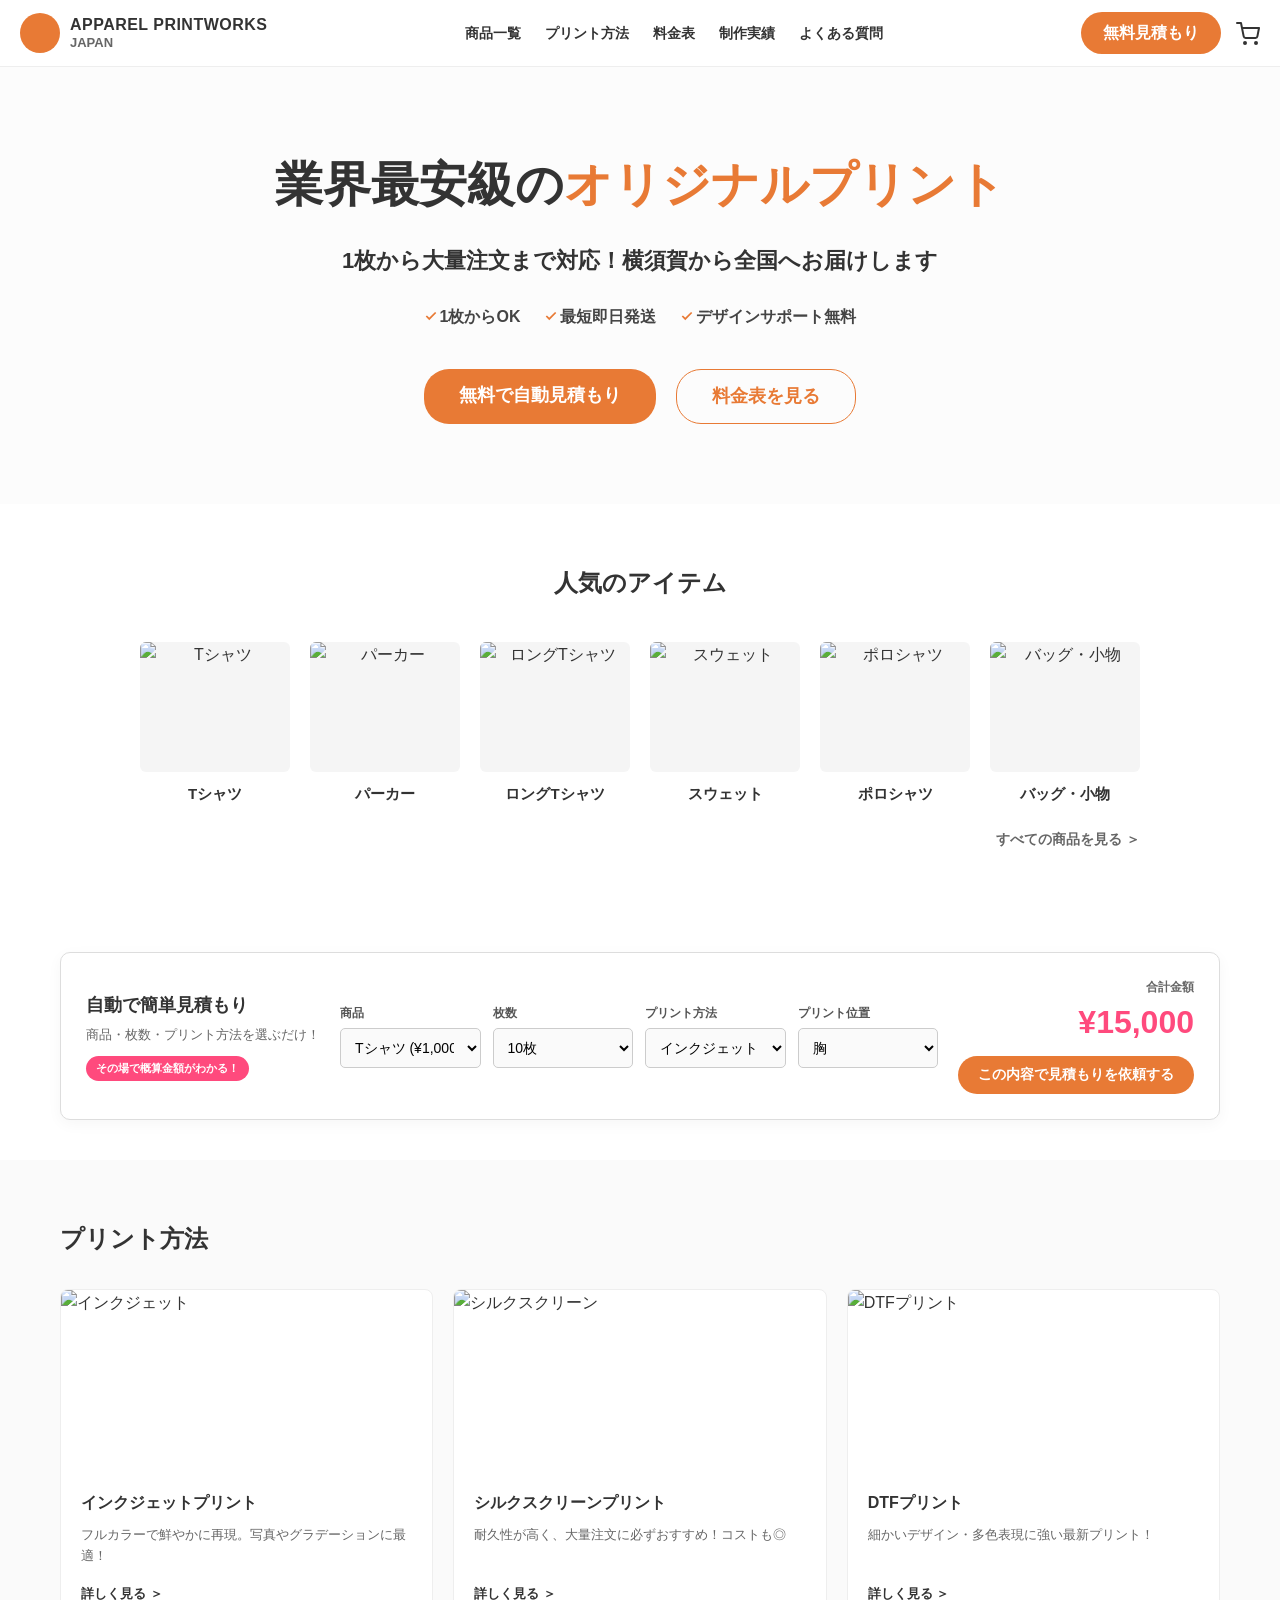
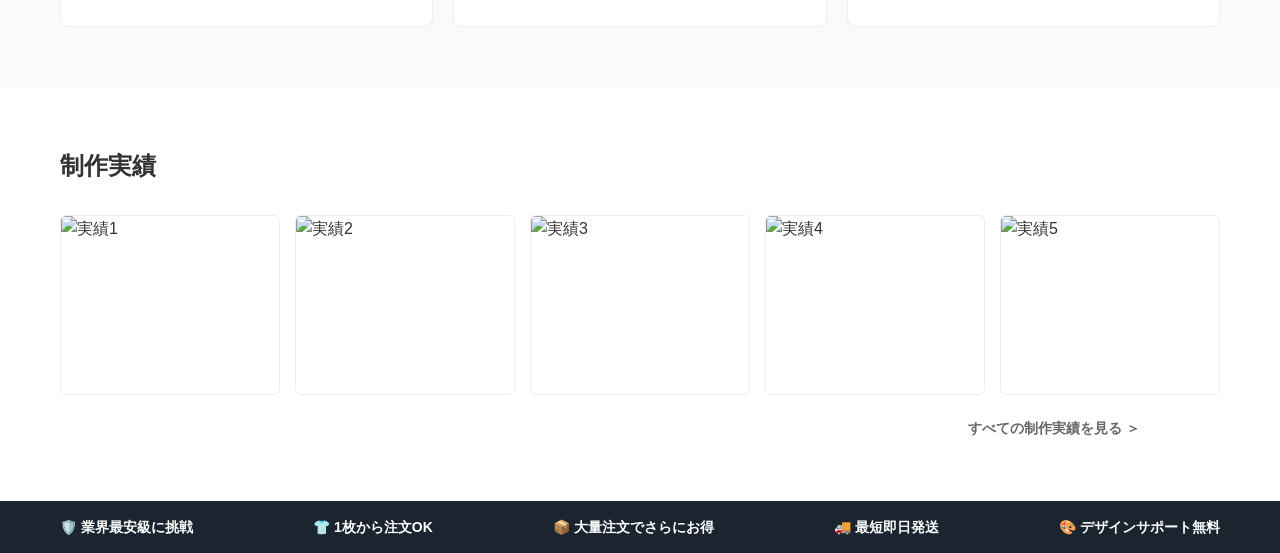
==== YokosukaPrint/index.html @ bc1383c4 "5/30 23:30" ====
<!DOCTYPE html>
<html lang="ja">
<head>
  <meta charset="UTF-8">
  <meta name="viewport" content="width=device-width, initial-scale=1.0">
  <title>APPAREL PRINTWORKS JAPAN - オリジナルプリント</title>
  <link rel="stylesheet" href="style.css">
</head>
<body>

  <header class="header">
    <div class="header-inner">
      <div class="logo">
        <div class="logo-icon-fallback"></div>
        <div class="logo-text">
          <span class="logo-main">APPAREL PRINTWORKS</span>
          <span class="logo-sub">JAPAN</span>
        </div>
      </div>
      <nav class="global-nav">
        <ul>
          <li><a href="#">商品一覧</a></li>
          <li><a href="#">プリント方法</a></li>
          <li><a href="#">料金表</a></li>
          <li><a href="#">制作実績</a></li>
          <li><a href="#">よくある質問</a></li>
        </ul>
      </nav>
      <div class="header-actions">
        <a href="#" class="btn btn-primary">無料見積もり</a>
        <a href="#" class="cart-icon">
          <svg width="24" height="24" viewBox="0 0 24 24" fill="none" stroke="currentColor" stroke-width="2" stroke-linecap="round" stroke-linejoin="round"><circle cx="9" cy="21" r="1"></circle><circle cx="20" cy="21" r="1"></circle><path d="M1 1h4l2.68 13.39a2 2 0 0 0 2 1.61h9.72a2 2 0 0 0 2-1.61L23 6H6"></path></svg>
        </a>
      </div>
    </div>
  </header>

  <section class="hero">
    <div class="hero-inner">
      <div class="hero-text">
        <h2 class="hero-title">業界最安級の<span class="text-orange">オリジナルプリント</span></h2>
        <p class="hero-sub">1枚から大量注文まで対応！横須賀から全国へお届けします</p>
        
        <ul class="features-list">
          <li>
            <svg width="14" height="14" viewBox="0 0 24 24" fill="none" stroke="#E87A35" stroke-width="3" style="margin-right: 2px;"><path d="M20 6L9 17l-5-5"></path></svg>
            1枚からOK
          </li>
          <li>
            <svg width="14" height="14" viewBox="0 0 24 24" fill="none" stroke="#E87A35" stroke-width="3" style="margin-right: 2px;"><path d="M20 6L9 17l-5-5"></path></svg>
            最短即日発送
          </li>
          <li>
            <svg width="14" height="14" viewBox="0 0 24 24" fill="none" stroke="#E87A35" stroke-width="3" style="margin-right: 2px;"><path d="M20 6L9 17l-5-5"></path></svg>
            デザインサポート無料
          </li>
        </ul>

        <div class="hero-buttons">
          <a href="#" class="btn btn-primary btn-large">無料で自動見積もり</a>
          <a href="#" class="btn btn-outline btn-large">料金表を見る</a>
        </div>
      </div>
    </div>
  </section>

  <section class="products">
    <div class="container">
      <h3 class="section-title">人気のアイテム</h3>
      
      <div class="product-grid">
        <div class="product-item">
          <div class="product-icon-wrap">
            <img src="https://images.unsplash.com/photo-1521572267360-ee0c2909d518?auto=format&fit=crop&w=200&q=80" alt="Tシャツ">
          </div>
          <p>Tシャツ</p>
        </div>
        <div class="product-item">
          <div class="product-icon-wrap">
            <img src="https://images.unsplash.com/photo-1556821840-3a63f95609a7?auto=format&fit=crop&w=200&q=80" alt="パーカー">
          </div>
          <p>パーカー</p>
        </div>
        <div class="product-item">
          <div class="product-icon-wrap">
            <img src="https://images.unsplash.com/photo-1618354691373-d851c5c3a990?auto=format&fit=crop&w=200&q=80" alt="ロングTシャツ">
          </div>
          <p>ロングTシャツ</p>
        </div>
        <div class="product-item">
          <div class="product-icon-wrap">
            <img src="https://images.unsplash.com/photo-1574164904299-3a102b110380?auto=format&fit=crop&w=200&q=80" alt="スウェット">
          </div>
          <p>スウェット</p>
        </div>
        <div class="product-item">
          <div class="product-icon-wrap">
            <img src="https://images.unsplash.com/photo-1533867617858-e7b97e060509?auto=format&fit=crop&w=200&q=80" alt="ポロシャツ">
          </div>
          <p>ポロシャツ</p>
        </div>
        <div class="product-item">
          <div class="product-icon-wrap">
            <img src="https://images.unsplash.com/photo-1544816155-12df9643f363?auto=format&fit=crop&w=200&q=80" alt="バッグ・小物">
          </div>
          <p>バッグ・小物</p>
        </div>
      </div>

      <div class="text-right-link">
        <a href="#" class="more-link">すべての商品を見る ＞</a>
      </div>
    </div>
  </section>

  <section class="estimation">
    <div class="container">
      <div class="estimation-box">
        
        <div class="est-left">
          <h3>自動で簡単見積もり</h3>
          <p>商品・枚数・プリント方法を選ぶだけ！</p>
          <div class="est-badge">その場で概算金額がわかる！</div>
        </div>

        <div class="est-center">
          <div class="form-group">
            <label>商品</label>
            <select id="product-select">
              <option value="1000">Tシャツ (¥1,000)</option>
              <option value="1500">長袖シャツ (¥1,500)</option>
              <option value="2500">パーカー (¥2,500)</option>
            </select>
          </div>

          <div class="form-group">
            <label>枚数</label>
            <select id="quantity-select">
              <option value="1">1枚</option>
              <option value="10" selected>10枚</option>
              <option value="30">30枚</option>
              <option value="50">50枚</option>
              <option value="100">100枚</option>
            </select>
          </div>

          <div class="form-group">
            <label>プリント方法</label>
            <select id="print-select">
              <option value="500">インクジェット (+¥500)</option>
              <option value="300">シルクスクリーン (+¥300)</option>
              <option value="400">DTFプリント (+¥400)</option>
            </select>
          </div>

          <div class="form-group">
            <label>プリント位置</label>
            <select id="position-select">
              <option value="0">胸</option>
              <option value="0">背中</option>
              <option value="200">両面 (+¥200)</option>
            </select>
          </div>
        </div>

        <div class="est-right">
          <div class="total-label">合計金額</div>
          <div class="total-price">¥<span id="price-result">15,000</span></div>
          <button class="btn btn-primary est-btn">この内容で見積もりを依頼する</button>
        </div>

      </div>
    </div>
  </section>

  <section class="print-methods">
    <div class="container">
      <h3 class="section-title-left">プリント方法</h3>
      <div class="method-grid">
        <div class="method-card">
          <div class="method-img">
            <img src="https://images.unsplash.com/photo-1618005182384-a83a8bd57fbe?auto=format&fit=crop&w=400&q=80" alt="インクジェット">
          </div>
          <div class="method-content">
            <h4>インクジェットプリント</h4>
            <p>フルカラーで鮮やかに再現。写真やグラデーションに最適！</p>
            <a href="#" class="card-link">詳しく見る ＞</a>
          </div>
        </div>
        <div class="method-card">
          <div class="method-img">
            <img src="https://images.unsplash.com/photo-1562157873-818bc0726f68?auto=format&fit=crop&w=400&q=80" alt="シルクスクリーン">
          </div>
          <div class="method-content">
            <h4>シルクスクリーンプリント</h4>
            <p>耐久性が高く、大量注文に必ずおすすめ！コストも◎</p>
            <a href="#" class="card-link">詳しく見る ＞</a>
          </div>
        </div>
        <div class="method-card">
          <div class="method-img">
            <img src="https://images.unsplash.com/photo-1513346204612-78cf00257008?auto=format&fit=crop&w=400&q=80" alt="DTFプリント">
          </div>
          <div class="method-content">
            <h4>DTFプリント</h4>
            <p>細かいデザイン・多色表現に強い最新プリント！</p>
            <a href="#" class="card-link">詳しく見る ＞</a>
          </div>
        </div>
      </div>
    </div>
  </section>

  <section class="gallery">
    <div class="container">
      <h3 class="section-title-left">制作実績</h3>
      <div class="gallery-grid">
        <div class="gallery-item"><img src="https://images.unsplash.com/photo-1529139574466-a303027c1d8b?auto=format&fit=crop&w=300&q=80" alt="実績1"></div>
        <div class="gallery-item"><img src="https://images.unsplash.com/photo-1523381210434-271e8be1f52b?auto=format&fit=crop&w=300&q=80" alt="実績2"></div>
        <div class="gallery-item"><img src="https://images.unsplash.com/photo-1503342217505-b0a15ec3261c?auto=format&fit=crop&w=300&q=80" alt="実績3"></div>
        <div class="gallery-item"><img src="https://images.unsplash.com/photo-1564564321837-a57b7070ac4f?auto=format&fit=crop&w=300&q=80" alt="実績4"></div>
        <div class="gallery-item"><img src="https://images.unsplash.com/photo-1539109136881-3be0616acf4b?auto=format&fit=crop&w=300&q=80" alt="実績5"></div>
      </div>
      <div class="text-right-link">
        <a href="#" class="more-link">すべての制作実績を見る ＞</a>
      </div>
    </div>
  </section>

  <div class="footer-bar">
    <div class="container footer-bar-inner">
      <div class="bar-item">🛡️ 業界最安級に挑戦</div>
      <div class="bar-item">👕 1枚から注文OK</div>
      <div class="bar-item">📦 大量注文でさらにお得</div>
      <div class="bar-item">🚚 最短即日発送</div>
      <div class="bar-item">🎨 デザインサポート無料</div>
    </div>
  </div>

  <script src="main.js"></script>
</body>
</html>
---- YokosukaPrint/style.css ----
/* 基本設定 */
* {
  margin: 0;
  padding: 0;
  box-sizing: border-box;
}
body {
  font-family: "Helvetica Neue", Arial, "Hiragino Kaku Gothic ProN", "Hiragino Sans", Meiryo, sans-serif;
  color: #333;
  line-height: 1.6;
  background-color: #fff;
}
a {
  text-decoration: none;
  color: inherit;
}
ul {
  list-style: none;
}

.container {
  max-width: 1200px;
  margin: 0 auto;
  padding: 0 20px;
}

/* ヘッダー */
.header {
  border-bottom: 1px solid #eee;
  padding: 12px 0;
  position: sticky;
  top: 0;
  background: #fff;
  z-index: 100;
}
.header-inner {
  max-width: 1280px;
  margin: 0 auto;
  display: flex;
  justify-content: space-between;
  align-items: center;
  padding: 0 20px;
}

/* ロゴエリア全体の調整 */
.logo {
  display: flex;
  align-items: center;
  gap: 10px;
}

/* 画像が読み込めないとき・まだないときの丸いダミー枠 */
.logo-icon-fallback {
  width: 40px;
  height: 40px;
  background-color: #E87A35; /* ブランドカラーのオレンジ */
  border-radius: 50%;
  display: inline-block;
}

/* 実際に画像を置く場合のサイズ設定 */
.logo-img {
  width: 40px;
  height: 40px;
  object-fit: contain;
  border-radius: 50%;
}

.logo-text {
  display: flex;
  flex-direction: column;
  line-height: 1.2;
}

.logo-main {
  font-weight: 900;
  font-size: 16px;
  letter-spacing: 0.03em;
  color: #333333; /* 確実に見える濃いグレー */
}

.logo-sub {
  font-weight: 700;
  font-size: 13px;
  color: #666666;
}

.global-nav ul {
  display: flex;
  gap: 24px;
  font-size: 14px;
  font-weight: bold;
}
.header-actions {
  display: flex;
  align-items: center;
  gap: 15px;
}
.cart-icon svg {
  vertical-align: middle;
}

/* ボタン共通 */
.btn {
  display: inline-block;
  padding: 8px 22px;
  border-radius: 25px;
  font-weight: bold;
  cursor: pointer;
  transition: 0.3s;
  text-align: center;
}
.btn-primary {
  background-color: #E87A35;
  color: #fff;
  border: none;
}
.btn-primary:hover {
  background-color: #d26524;
}
.btn-outline {
  border: 1px solid #E87A35;
  color: #E87A35;
  background: transparent;
}
.btn-outline:hover {
  background-color: #fdf3ed;
}
.btn-large {
  padding: 12px 35px;
  font-size: 18px;
}

/* ヒーローセクション（中央寄せ配置） */
.hero {
  background-color: #fcfcfc;
  padding: 80px 0;
  text-align: center;
}
.hero-inner {
  max-width: 1200px;
  margin: 0 auto;
  padding: 0 20px;
  display: flex;
  justify-content: center;
}
.hero-text {
  width: 100%;
  display: flex;
  flex-direction: column;
  align-items: center;
}
.hero-title {
  font-size: 48px;
  font-weight: 900;
  margin-bottom: 20px;
  white-space: nowrap;
}
.text-orange {
  color: #E87A35;
}
.hero-sub {
  font-size: 22px;
  font-weight: bold;
  margin-bottom: 25px;
}

/* チェックマークのフィーチャーリスト */
.features-list {
  display: flex;
  justify-content: center;
  gap: 24px;
  margin-bottom: 40px;
  font-weight: bold;
  color: #444;
}
.features-list li {
  display: flex;
  align-items: center;
}
.hero-buttons {
  display: flex;
  justify-content: center;
  gap: 20px;
}

/* 人気のアイテム */
.products {
  padding: 60px 0;
}
.section-title {
  text-align: center;
  font-size: 24px;
  margin-bottom: 40px;
  position: relative;
  font-weight: bold;
}
.product-grid {
  display: flex;
  justify-content: center;
  flex-wrap: wrap;
  gap: 20px;
}
.product-item {
  text-align: center;
  width: 150px;
}
.product-icon-wrap {
  background: #f5f5f5;
  height: 130px;
  display: flex;
  align-items: center;
  justify-content: center;
  border-radius: 6px;
  margin-bottom: 10px;
  overflow: hidden;
}
.product-icon-wrap img {
  width: 100%;
  height: 100%;
  object-fit: cover;
}
.product-item p {
  font-weight: bold;
  font-size: 15px;
}
.text-right-link {
  text-align: right;
  max-width: 1000px;
  margin: 20px auto 0;
}
.more-link {
  font-size: 14px;
  font-weight: bold;
  color: #666;
}

/* 自動見積もり */
.estimation {
  padding: 40px 0;
}
.estimation-box {
  background: #fff;
  border: 1px solid #ddd;
  border-radius: 10px;
  padding: 25px;
  display: flex;
  align-items: center;
  gap: 20px;
  box-shadow: 0 4px 15px rgba(0,0,0,0.04);
}
.est-left h3 {
  font-size: 18px;
  font-weight: bold;
  margin-bottom: 5px;
}
.est-left p {
  font-size: 13px;
  color: #666;
  margin-bottom: 8px;
}
.est-badge {
  background: #ff4a7d;
  color: #fff;
  font-size: 11px;
  padding: 4px 10px;
  border-radius: 15px;
  display: inline-block;
  font-weight: bold;
}
.est-center {
  display: flex;
  gap: 12px;
  flex: 1;
}
.form-group {
  flex: 1;
  display: flex;
  flex-direction: column;
  gap: 5px;
}
.form-group label {
  font-size: 12px;
  font-weight: bold;
  color: #555;
}
.form-group select {
  width: 100%;
  padding: 10px;
  border: 1px solid #ccc;
  border-radius: 5px;
  font-size: 14px;
  background-color: #fafafa;
}
.est-right {
  text-align: right;
}
.total-label {
  font-size: 12px;
  font-weight: bold;
  color: #666;
}
.total-price {
  font-size: 32px;
  color: #ff4a7d;
  font-weight: bold;
  margin-bottom: 8px;
}
.est-btn {
  font-size: 14px;
  padding: 10px 20px;
}

/* プリント方法 */
.print-methods {
  padding: 60px 0;
  background-color: #fafafa;
}
.section-title-left {
  font-size: 24px;
  font-weight: bold;
  margin-bottom: 30px;
}
.method-grid {
  display: flex;
  gap: 20px;
}
.method-card {
  flex: 1;
  background: #fff;
  border-radius: 8px;
  overflow: hidden;
  border: 1px solid #eee;
}
.method-img {
  height: 180px;
}
.method-img img {
  width: 100%;
  height: 100%;
  object-fit: cover;
}
.method-content {
  padding: 20px;
}
.method-content h4 {
  font-size: 16px;
  font-weight: bold;
  margin-bottom: 10px;
}
.method-content p {
  font-size: 13px;
  color: #666;
  margin-bottom: 15px;
  height: 40px;
  overflow: hidden;
}
.card-link {
  font-size: 13px;
  font-weight: bold;
  color: #333;
}

/* 制作実績 */
.gallery {
  padding: 60px 0;
}
.gallery-grid {
  display: flex;
  gap: 15px;
}
.gallery-item {
  flex: 1;
  height: 180px;
  border-radius: 6px;
  overflow: hidden;
  border: 1px solid #eee;
}
.gallery-item img {
  width: 100%;
  height: 100%;
  object-fit: cover;
}

/* フッターバー */
.footer-bar {
  background-color: #1a2530;
  color: #fff;
  padding: 15px 0;
  font-size: 14px;
  font-weight: bold;
}
.footer-bar-inner {
  display: flex;
  justify-content: space-between;
  align-items: center;
}

/* ==========================================
   スマホ対応用レスポンシブ（768px以下）
   ========================================== */
@media (max-width: 768px) {
  .global-nav {
    display: none;
  }
  .hero-title {
    font-size: 32px;
    white-space: normal;
  }
  .hero-sub {
    font-size: 18px;
  }
  .features-list {
    flex-direction: column;
    gap: 10px;
    align-items: center;
  }
  .hero-buttons {
    flex-direction: column;
    width: 100%;
    max-width: 300px;
  }
  .product-item {
    width: calc((100% - 20px) / 2);
  }
  .estimation-box {
    flex-direction: column;
    align-items: stretch;
  }
  .est-center {
    flex-direction: column;
  }
  .est-right {
    text-align: center;
    margin-top: 15px;
  }
  .method-grid, .gallery-grid, .footer-bar-inner {
    flex-direction: column;
    gap: 15px;
  }
  .method-content p {
    height: auto;
  }
}
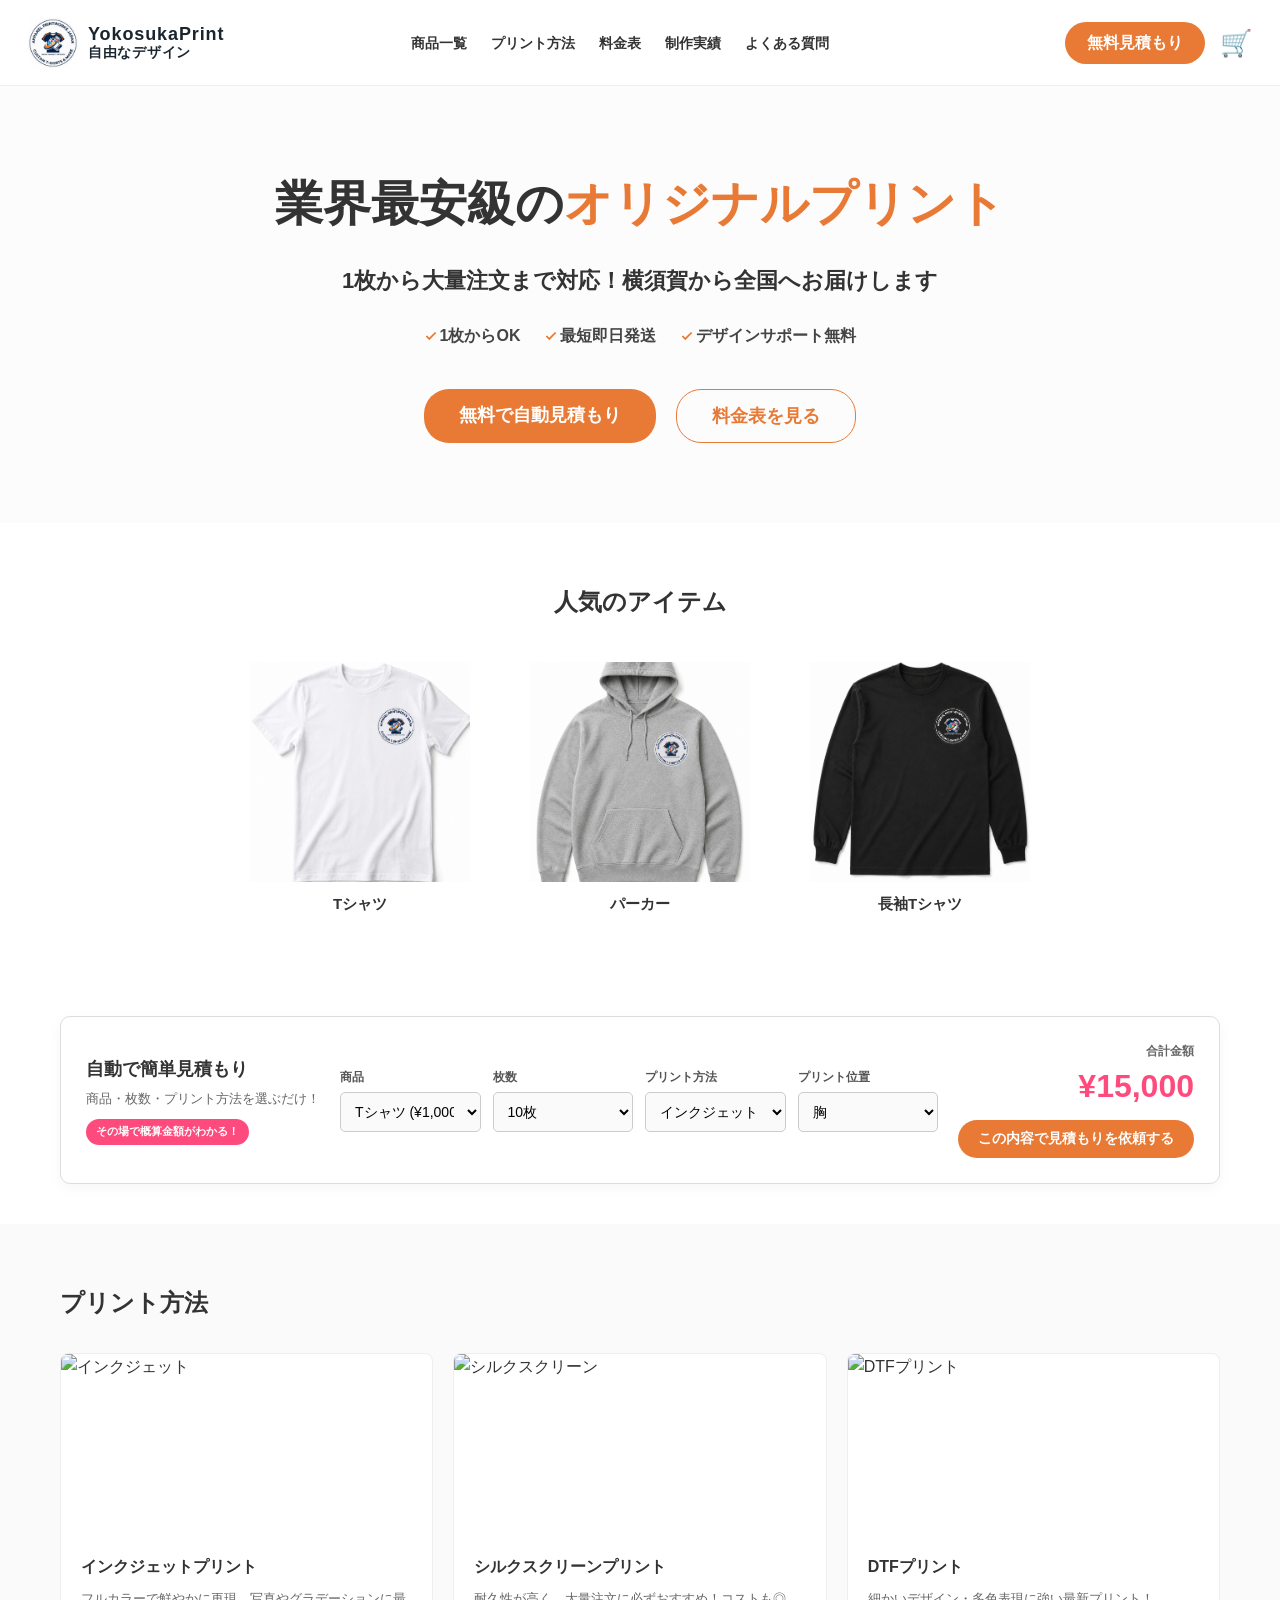
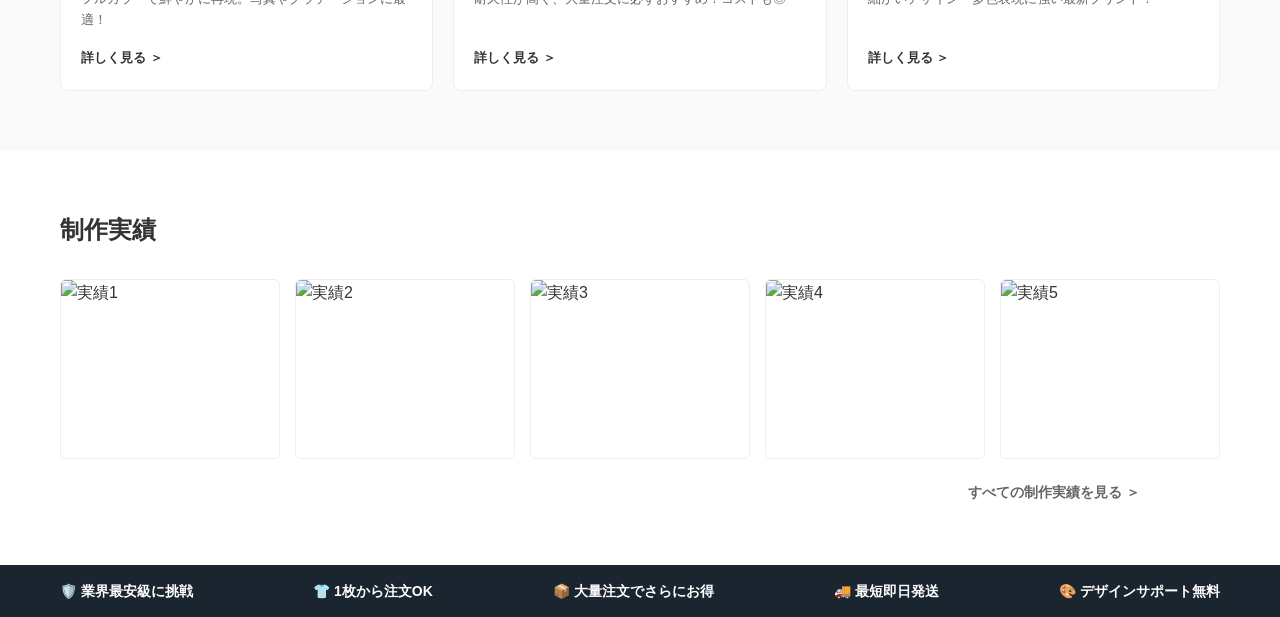
==== commit eeabc817: "531" ====
--- a/YokosukaPrint/index.html
+++ b/YokosukaPrint/index.html
@@ -3,37 +3,41 @@
 <head>
   <meta charset="UTF-8">
   <meta name="viewport" content="width=device-width, initial-scale=1.0">
-  <title>APPAREL PRINTWORKS JAPAN - オリジナルプリント</title>
+  <title>YOKOSUKA PRINT - オリジナルプリント</title>
   <link rel="stylesheet" href="style.css">
 </head>
 <body>
 
   <header class="header">
-    <div class="header-inner">
-      <div class="logo">
-        <div class="logo-icon-fallback"></div>
-        <div class="logo-text">
-          <span class="logo-main">APPAREL PRINTWORKS</span>
-          <span class="logo-sub">JAPAN</span>
-        </div>
-      </div>
-      <nav class="global-nav">
-        <ul>
-          <li><a href="#">商品一覧</a></li>
-          <li><a href="#">プリント方法</a></li>
-          <li><a href="#">料金表</a></li>
-          <li><a href="#">制作実績</a></li>
-          <li><a href="#">よくある質問</a></li>
-        </ul>
-      </nav>
-      <div class="header-actions">
-        <a href="#" class="btn btn-primary">無料見積もり</a>
-        <a href="#" class="cart-icon">
-          <svg width="24" height="24" viewBox="0 0 24 24" fill="none" stroke="currentColor" stroke-width="2" stroke-linecap="round" stroke-linejoin="round"><circle cx="9" cy="21" r="1"></circle><circle cx="20" cy="21" r="1"></circle><path d="M1 1h4l2.68 13.39a2 2 0 0 0 2 1.61h9.72a2 2 0 0 0 2-1.61L23 6H6"></path></svg>
-        </a>
-      </div>
-    </div>
-  </header>
+  <div class="header-inner">
+
+    <a href="index.html" class="logo">
+  <img src="images/LOGO.png" alt="YOKOSUKA PRINT" class="logo-img">
+
+  <div class="logo-text">
+    <span class="logo-main">YokosukaPrint</span>
+    <span class="logo-sub">自由なデザイン
+    </span>
+  </div>
+</a>
+
+    <nav class="global-nav">
+      <ul>
+        <li><a href="#">商品一覧</a></li>
+        <li><a href="#">プリント方法</a></li>
+        <li><a href="#">料金表</a></li>
+        <li><a href="#">制作実績</a></li>
+        <li><a href="#">よくある質問</a></li>
+      </ul>
+    </nav>
+
+    <div class="header-actions">
+      <a href="#" class="btn btn-primary">無料見積もり</a>
+      <a href="#" class="cart-icon">🛒</a>
+    </div>
+
+  </div>
+</header>
 
   <section class="hero">
     <div class="hero-inner">
@@ -63,55 +67,37 @@
       </div>
     </div>
   </section>
-
-  <section class="products">
-    <div class="container">
-      <h3 class="section-title">人気のアイテム</h3>
-      
-      <div class="product-grid">
-        <div class="product-item">
-          <div class="product-icon-wrap">
-            <img src="https://images.unsplash.com/photo-1521572267360-ee0c2909d518?auto=format&fit=crop&w=200&q=80" alt="Tシャツ">
-          </div>
-          <p>Tシャツ</p>
-        </div>
-        <div class="product-item">
-          <div class="product-icon-wrap">
-            <img src="https://images.unsplash.com/photo-1556821840-3a63f95609a7?auto=format&fit=crop&w=200&q=80" alt="パーカー">
-          </div>
-          <p>パーカー</p>
-        </div>
-        <div class="product-item">
-          <div class="product-icon-wrap">
-            <img src="https://images.unsplash.com/photo-1618354691373-d851c5c3a990?auto=format&fit=crop&w=200&q=80" alt="ロングTシャツ">
-          </div>
-          <p>ロングTシャツ</p>
-        </div>
-        <div class="product-item">
-          <div class="product-icon-wrap">
-            <img src="https://images.unsplash.com/photo-1574164904299-3a102b110380?auto=format&fit=crop&w=200&q=80" alt="スウェット">
-          </div>
-          <p>スウェット</p>
-        </div>
-        <div class="product-item">
-          <div class="product-icon-wrap">
-            <img src="https://images.unsplash.com/photo-1533867617858-e7b97e060509?auto=format&fit=crop&w=200&q=80" alt="ポロシャツ">
-          </div>
-          <p>ポロシャツ</p>
-        </div>
-        <div class="product-item">
-          <div class="product-icon-wrap">
-            <img src="https://images.unsplash.com/photo-1544816155-12df9643f363?auto=format&fit=crop&w=200&q=80" alt="バッグ・小物">
-          </div>
-          <p>バッグ・小物</p>
-        </div>
-      </div>
-
-      <div class="text-right-link">
-        <a href="#" class="more-link">すべての商品を見る ＞</a>
-      </div>
-    </div>
-  </section>
+<section class="products">
+  <div class="container">
+    <h3 class="section-title">人気のアイテム</h3>
+
+    <div class="product-grid">
+
+      <div class="product-item">
+        <div class="product-icon-wrap">
+          <img src="images/Tsyatsu.png" alt="Tシャツ">
+        </div>
+        <p>Tシャツ</p>
+      </div>
+
+      <div class="product-item">
+        <div class="product-icon-wrap">
+          <img src="images/parkar.png" alt="パーカー">
+        </div>
+        <p>パーカー</p>
+      </div>
+
+      <div class="product-item">
+        <div class="product-icon-wrap">
+          <img src="images/nagasode.png" alt="長袖Tシャツ">
+        </div>
+        <p>長袖Tシャツ</p>
+      </div>
+
+    </div>
+
+  </div>
+</section>
 
   <section class="estimation">
     <div class="container">
--- a/YokosukaPrint/style.css
+++ b/YokosukaPrint/style.css
@@ -26,20 +26,65 @@
 
 /* ヘッダー */
 .header {
+  width: 100%;
+  height: 86px;
   border-bottom: 1px solid #eee;
-  padding: 12px 0;
+  background: #fff;
   position: sticky;
   top: 0;
-  background: #fff;
   z-index: 100;
 }
+
 .header-inner {
   max-width: 1280px;
+  height: 86px;
   margin: 0 auto;
-  display: flex;
+  padding: 0 28px;
+  display: flex;
+  align-items: center;
   justify-content: space-between;
-  align-items: center;
-  padding: 0 20px;
+}
+
+.logo {
+  width: 180px;
+  display: flex;
+  align-items: center;
+  flex-shrink: 0;
+}
+
+.logo-img {
+  height: 64px;
+  width: auto;
+  object-fit: contain;
+  display: block;
+}
+
+.global-nav {
+  flex: 1;
+  display: flex;
+  justify-content: center;
+}
+
+.global-nav ul {
+  display: flex;
+  align-items: center;
+  gap: 34px;
+  font-size: 15px;
+  font-weight: 700;
+}
+
+.header-actions {
+  width: 220px;
+  display: flex;
+  align-items: center;
+  justify-content: flex-end;
+  gap: 18px;
+  flex-shrink: 0;
+}
+
+.cart-icon {
+  font-size: 26px;
+  line-height: 1;
 }
 
 /* ロゴエリア全体の調整 */
@@ -48,41 +93,27 @@
   align-items: center;
   gap: 10px;
 }
-
-/* 画像が読み込めないとき・まだないときの丸いダミー枠 */
-.logo-icon-fallback {
-  width: 40px;
-  height: 40px;
-  background-color: #E87A35; /* ブランドカラーのオレンジ */
-  border-radius: 50%;
-  display: inline-block;
-}
-
-/* 実際に画像を置く場合のサイズ設定 */
 .logo-img {
-  width: 40px;
-  height: 40px;
+  height: 50px;
+  width: auto;
   object-fit: contain;
-  border-radius: 50%;
-}
-
+}
 .logo-text {
   display: flex;
   flex-direction: column;
-  line-height: 1.2;
-}
-
+  line-height: 1.1;
+}
 .logo-main {
   font-weight: 900;
-  font-size: 16px;
-  letter-spacing: 0.03em;
-  color: #333333; /* 確実に見える濃いグレー */
-}
-
+  font-size: 18px;
+  letter-spacing: 0.05em;
+  color: #1a2530;
+}
 .logo-sub {
   font-weight: 700;
-  font-size: 13px;
-  color: #666666;
+  font-size: 14px;
+  color: #1a2530;
+  letter-spacing: 0.05em;
 }
 
 .global-nav ul {
@@ -198,22 +229,51 @@
 .product-grid {
   display: flex;
   justify-content: center;
+  align-items: center;
+  gap: 60px;
   flex-wrap: wrap;
-  gap: 20px;
-}
+}
+
+.product-item {
+  width: 220px;
+  text-align: center;
+}
+
+.product-icon-wrap {
+  background: #f5f5f5;
+  height: 180px;
+  display: flex;
+  align-items: center;
+  justify-content: center;
+  border-radius: 6px;
+  margin-bottom: 10px;
+  overflow: hidden;
+}
+
+.product-icon-wrap img {
+  width: 100%;
+  height: 100%;
+  object-fit: contain;
+}
+
+.product-item p {
+  margin-top: 10px;
+  font-size: 16px;
+  font-weight: 700;
+}}
 .product-item {
   text-align: center;
   width: 150px;
 }
 .product-icon-wrap {
-  background: #f5f5f5;
-  height: 130px;
-  display: flex;
-  align-items: center;
-  justify-content: center;
-  border-radius: 6px;
+  width: 220px;
+  height: 220px;
+  display: flex;
+  align-items: center;
+  justify-content: center;
   margin-bottom: 10px;
-  overflow: hidden;
+  overflow: visible;
+  background: transparent;
 }
 .product-icon-wrap img {
   width: 100%;
